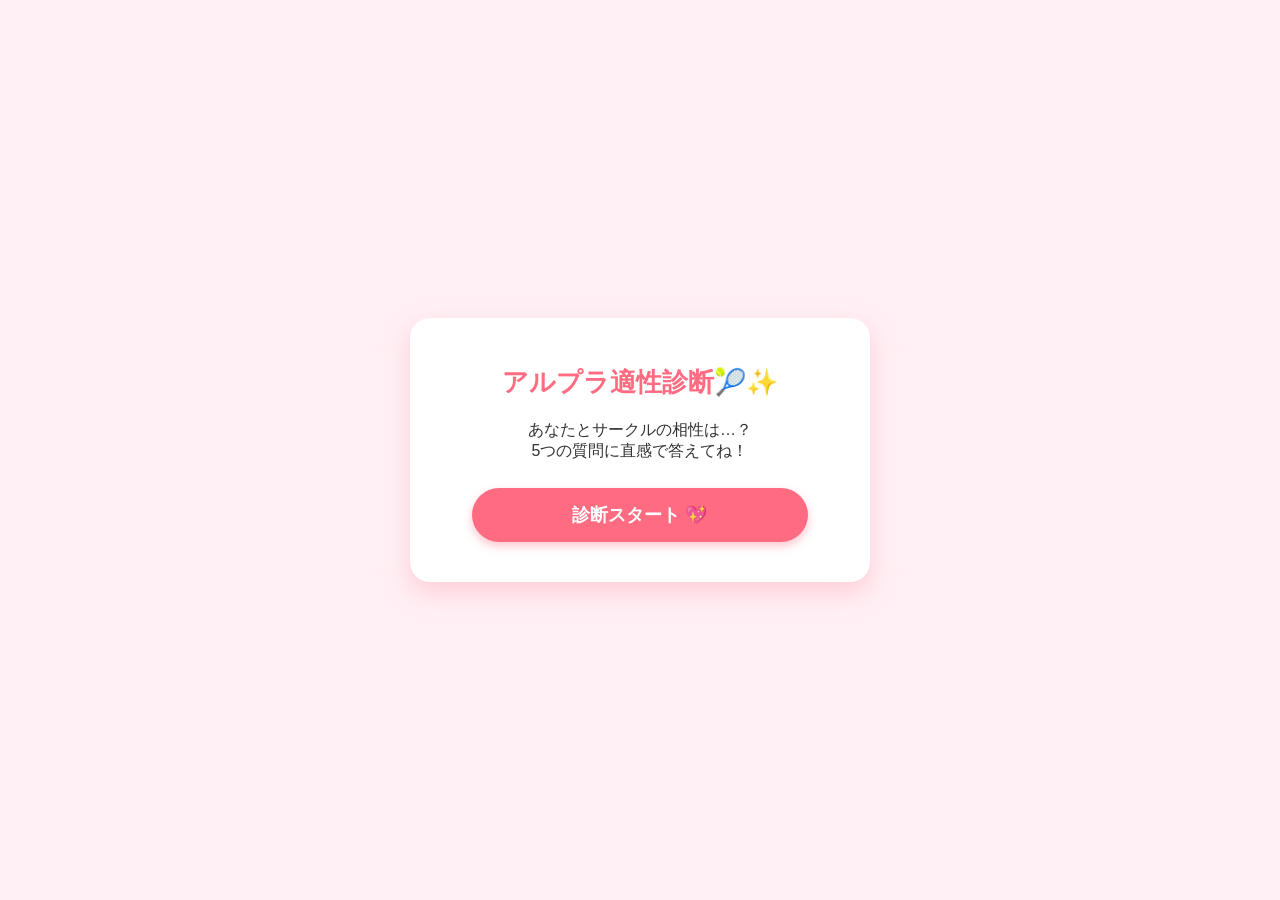
==== index.html @ 1d6c7d16 "Add files via upload" ====
<!DOCTYPE html>
<html lang="ja">
<head>
    <meta charset="UTF-8">
    <meta name="viewport" content="width=device-width, initial-scale=1.0">
    <title>アルプラ適性診断🎾✨</title>
    <link rel="stylesheet" href="style.css">
</head>
<body>
    <div class="container">
        <div id="start-screen" class="screen active">
            <h1>アルプラ適性診断🎾✨</h1>
            <p>あなたとサークルの相性は…？<br>5つの質問に直感で答えてね！</p>
            <button class="btn start-btn" onclick="startQuiz()">診断スタート 💖</button>
        </div>

        <div id="question-screen" class="screen">
            <p id="question-number" class="q-number">Q1 / 5</p>
            <h2 id="question-text" class="q-text">質問文がここに入ります</h2>
            
            <div class="mbti-container">
                <div class="mbti-circles">
                    <button class="mbti-circle agree-3" onclick="answer(1.0)"></button>
                    <button class="mbti-circle agree-2" onclick="answer(0.8)"></button>
                    <button class="mbti-circle agree-1" onclick="answer(0.6)"></button>
                    <button class="mbti-circle neutral" onclick="answer(0.5)"></button>
                    <button class="mbti-circle disagree-1" onclick="answer(0.4)"></button>
                    <button class="mbti-circle disagree-2" onclick="answer(0.2)"></button>
                    <button class="mbti-circle disagree-3" onclick="answer(0.0)"></button>
                </div>
                <div class="mbti-labels">
                    <span class="mbti-label agree-text">そう思う</span>
                    <span class="mbti-label disagree-text">そう思わない</span>
                </div>
            </div>
        </div>

        <div id="result-screen" class="screen">
            <h2>あなたの診断結果は…</h2>
            <div class="result-box">
                <p id="result-text" class="result-title">結果がここに入ります</p>
                <img id="result-image" class="result-img" src="" alt="結果イラスト">
                
                <div class="desc-box">
                    <p id="result-desc" class="result-desc">解説文がここに入ります</p>
                </div>
            </div>
            <p class="share-text">結果をスクショしてストーリーに載せよう📸</p>
            
            <div class="cta-area">
                <p>👇新歓の詳細・参加予約はインスタから👇</p>
                <a href="https://www.instagram.com/alphapluss_2026/" target="_blank" class="btn insta-btn">
                    Instagramを見る 🌸
                </a>
            </div>
        </div>
    </div>
    <script src="script.js"></script>
</body>
</html>
---- style.css ----
/* =========================================
   全体の共通スタイル
   ========================================= */
body {
    margin: 0;
    padding: 0;
    font-family: 'Helvetica Neue', Arial, 'Hiragino Kaku Gothic ProN', 'Hiragino Sans', Meiryo, sans-serif;
    /* ポップで可愛い薄ピンクの背景 */
    background-color: #fff0f5;
    color: #333;
    display: flex;
    justify-content: center;
    align-items: center;
    min-height: 100vh;
}

/* 中央の白いコンテナ */
.container {
    background-color: white;
    width: 92%;
    max-width: 420px;
    border-radius: 20px;
    padding: 30px 20px;
    /* ピンクベースのポップな影 */
    box-shadow: 0 10px 25px rgba(255, 182, 193, 0.6);
    text-align: center;
}

/* 画面切り替え用のアニメーション */
.screen {
    display: none;
    animation: fadeIn 0.5s ease;
}
.screen.active {
    display: block;
}

@keyframes fadeIn {
    from { opacity: 0; transform: translateY(10px); }
    to { opacity: 1; transform: translateY(0); }
}

/* =========================================
   文字のスタイル
   ========================================= */
h1 {
    color: #ff6b81;
    font-size: 26px;
    margin-bottom: 20px;
}
h2 {
    font-size: 22px;
    color: #ff4757;
}
.q-number {
    color: #ff6b81;
    font-weight: bold;
    font-size: 18px;
    margin-bottom: 10px;
}
.q-text {
    font-size: 19px;
    line-height: 1.6;
    margin-bottom: 40px;
    color: #2f3542;
    min-height: 3em;
}

/* =========================================
   ★ここからがMBTI診断風UIの再現コード★
   ========================================= */

/* コンテナ全体の設定 */
.mbti-container {
    margin-top: 30px;
    margin-bottom: 20px;
    width: 100%;
}

/* 7つの円を横一列に、綺麗に配置するためのFlexbox */
.mbti-circles {
    display: flex;
    justify-content: space-between; /* 均等間隔 */
    align-items: center;        /* 上下中央揃え */
    margin-bottom: 15px;
    padding: 0 10px;            /* 両端に少し余白 */
}

/* 共通の円形ボタンスタイル */
.mbti-circle {
    border-radius: 50%;         /* 完全に円形にする */
    background-color: transparent; /* 初期は白抜き */
    cursor: pointer;
    transition: all 0.2s ease;  /* アニメーションを滑らかに */
    padding: 0;
    margin: 0;
    /* スマホでタップした時の青い枠線を消す */
    outline: none;
    -webkit-tap-highlight-color: transparent;
}

/* タップ（ホバー）した時のアニメーション：少し縮小 */
.mbti-circle:active {
    transform: scale(0.85);
}


/* ---------------------------------
   色とサイズの設定（画像通りに再現）
   --------------------------------- */

/* --- 緑系（そう思う）：#33a474 --- */
/* サイズ：外側が大きく、内側が小さい */
.mbti-circle.agree-3 { width: 45px; height: 45px; border: 3px solid #33a474; }
.mbti-circle.agree-2 { width: 35px; height: 35px; border: 3px solid #33a474; }
.mbti-circle.agree-1 { width: 28px; height: 28px; border: 3px solid #33a474; }

/* タップ（ホバー）時に色を塗りつぶす */
.mbti-circle.agree-3:hover, .mbti-circle.agree-3:active { background-color: #33a474; }
.mbti-circle.agree-2:hover, .mbti-circle.agree-2:active { background-color: #33a474; }
.mbti-circle.agree-1:hover, .mbti-circle.agree-1:active { background-color: #33a474; }


/* --- グレー（中立）：#9aa3ab --- */
/* サイズ：最も小さい */
.mbti-circle.neutral { width: 22px; height: 22px; border: 3px solid #9aa3ab; }

/* タップ（ホバー）時に色を塗りつぶす */
.mbti-circle.neutral:hover, .mbti-circle.neutral:active { background-color: #9aa3ab; }


/* --- 紫系（そう思わない）：#88619a --- */
/* サイズ：内側が小さく、外側が大きい */
.mbti-circle.disagree-1 { width: 28px; height: 28px; border: 3px solid #88619a; }
.mbti-circle.disagree-2 { width: 35px; height: 35px; border: 3px solid #88619a; }
.mbti-circle.disagree-3 { width: 45px; height: 45px; border: 3px solid #88619a; }

/* タップ（ホバー）時に色を塗りつぶす */
.mbti-circle.disagree-3:hover, .mbti-circle.disagree-3:active { background-color: #88619a; }
.mbti-circle.disagree-2:hover, .mbti-circle.disagree-2:active { background-color: #88619a; }
.mbti-circle.disagree-1:hover, .mbti-circle.disagree-1:active { background-color: #88619a; }


/* --- テキストラベル（そう思う・そう思わない） --- */
.mbti-labels {
    display: flex;
    justify-content: space-between; /* 両端に配置 */
    font-size: 15px;
    font-weight: bold;
    padding: 0 5px;
}
/* ラベルの色設定 */
.agree-text { color: #33a474; }
.disagree-text { color: #88619a; }


/* =========================================
   ボタンと結果画面の共通スタイル
   ========================================= */
.btn {
    display: inline-block;
    width: 80%;
    padding: 15px;
    margin: 10px 0;
    font-size: 18px;
    font-weight: bold;
    border: none;
    border-radius: 30px;
    cursor: pointer;
    transition: all 0.2s;
    text-decoration: none;
}
.btn:active {
    transform: scale(0.95);
}

/* 各種ボタンの色 */
.start-btn {
    background-color: #ff6b81;
    color: white;
    box-shadow: 0 4px 10px rgba(255, 107, 129, 0.4);
}

/* 結果画面のスタイル */
.result-box {
    background-color: #ffeaa7;
    padding: 20px 10px;
    border-radius: 15px;
    margin: 20px 0;
    border: 3px dashed #ffb8b8;
    display: flex;
    flex-direction: column;
    align-items: center;
}
.result-title {
    font-size: 24px;
    font-weight: bold;
    color: #ff4757;
    margin: 0;
    margin-bottom: 15px;
    line-height: 1.4;
    white-space: pre-wrap;
}
.result-img {
    max-width: 100%;
    width: 220px;
    height: auto;
    border-radius: 10px;
    box-shadow: 0 4px 8px rgba(0,0,0,0.1);
    margin-bottom: 20px;
}
.result-desc {
    font-size: 15px;
    color: #444;
    line-height: 1.7;
    text-align: left;
    white-space: pre-wrap;
    background-color: white;
    padding: 15px;
    border-radius: 10px;
    width: 90%;
}

.share-text {
    font-size: 14px;
    color: #747d8c;
    margin-bottom: 30px;
}

/* インスタへの誘導エリア */
.cta-area {
    background-color: #f1f2f6;
    padding: 20px;
    border-radius: 15px;
    margin-top: 20px;
}
.cta-area p {
    font-size: 15px;
    font-weight: bold;
    margin-top: 0;
}
.insta-btn {
    background: linear-gradient(45deg, #f09433 0%, #e6683c 25%, #dc2743 50%, #cc2366 75%, #bc1888 100%);
    color: white;
    width: 90%;
    box-shadow: 0 4px 10px rgba(220, 39, 67, 0.3);
}

/* =========================================
   スマホ用の小さな微調整
   ========================================= */
@media (max-width: 380px) {
    .mbti-circle.agree-3, .mbti-circle.disagree-3 { width: 40px; height: 40px; }
    .mbti-circle.agree-2, .mbti-circle.disagree-2 { width: 32px; height: 32px; }
    .mbti-circle.agree-1, .mbti-circle.disagree-1 { width: 26px; height: 26px; }
    .mbti-circle.neutral { width: 20px; height: 20px; }
    .mbti-labels { font-size: 14px; }
}
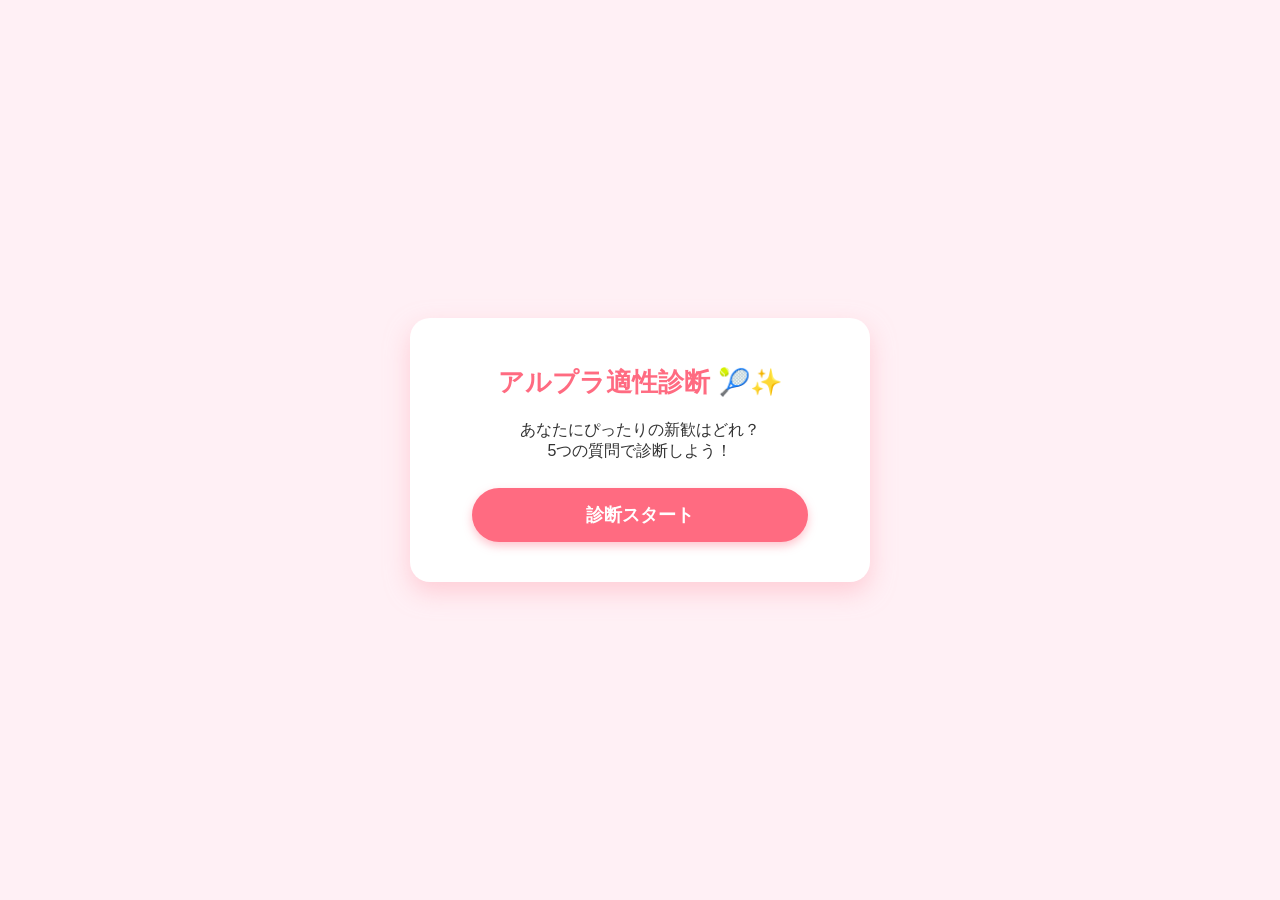
==== commit aefa88fc: "Add files via upload" ====
--- a/index.html
+++ b/index.html
@@ -3,15 +3,15 @@
 <head>
     <meta charset="UTF-8">
     <meta name="viewport" content="width=device-width, initial-scale=1.0">
-    <title>アルプラ適性診断🎾✨</title>
+    <title>アルプラ適性診断</title>
     <link rel="stylesheet" href="style.css">
 </head>
 <body>
     <div class="container">
         <div id="start-screen" class="screen active">
-            <h1>アルプラ適性診断🎾✨</h1>
-            <p>あなたとサークルの相性は…？<br>5つの質問に直感で答えてね！</p>
-            <button class="btn start-btn" onclick="startQuiz()">診断スタート 💖</button>
+            <h1>アルプラ適性診断 🎾✨</h1>
+            <p>あなたにぴったりの新歓はどれ？<br>5つの質問で診断しよう！</p>
+            <button class="btn start-btn" onclick="startQuiz()">診断スタート</button>
         </div>
 
         <div id="question-screen" class="screen">
@@ -20,13 +20,27 @@
             
             <div class="mbti-container">
                 <div class="mbti-circles">
-                    <button class="mbti-circle agree-3" onclick="answer(1.0)"></button>
-                    <button class="mbti-circle agree-2" onclick="answer(0.8)"></button>
-                    <button class="mbti-circle agree-1" onclick="answer(0.6)"></button>
-                    <button class="mbti-circle neutral" onclick="answer(0.5)"></button>
-                    <button class="mbti-circle disagree-1" onclick="answer(0.4)"></button>
-                    <button class="mbti-circle disagree-2" onclick="answer(0.2)"></button>
-                    <button class="mbti-circle disagree-3" onclick="answer(0.0)"></button>
+                    <button class="mbti-circle agree-3" onclick="answer(1.0, event)">
+                        <svg class="check-icon" viewBox="0 0 24 24"><path d="M9 16.2L4.8 12l-1.4 1.4L9 19 21 7l-1.4-1.4L9 16.2z"/></svg>
+                    </button>
+                    <button class="mbti-circle agree-2" onclick="answer(0.8, event)">
+                        <svg class="check-icon" viewBox="0 0 24 24"><path d="M9 16.2L4.8 12l-1.4 1.4L9 19 21 7l-1.4-1.4L9 16.2z"/></svg>
+                    </button>
+                    <button class="mbti-circle agree-1" onclick="answer(0.6, event)">
+                        <svg class="check-icon" viewBox="0 0 24 24"><path d="M9 16.2L4.8 12l-1.4 1.4L9 19 21 7l-1.4-1.4L9 16.2z"/></svg>
+                    </button>
+                    <button class="mbti-circle neutral" onclick="answer(0.5, event)">
+                        <svg class="check-icon" viewBox="0 0 24 24"><path d="M9 16.2L4.8 12l-1.4 1.4L9 19 21 7l-1.4-1.4L9 16.2z"/></svg>
+                    </button>
+                    <button class="mbti-circle disagree-1" onclick="answer(0.4, event)">
+                        <svg class="check-icon" viewBox="0 0 24 24"><path d="M9 16.2L4.8 12l-1.4 1.4L9 19 21 7l-1.4-1.4L9 16.2z"/></svg>
+                    </button>
+                    <button class="mbti-circle disagree-2" onclick="answer(0.2, event)">
+                        <svg class="check-icon" viewBox="0 0 24 24"><path d="M9 16.2L4.8 12l-1.4 1.4L9 19 21 7l-1.4-1.4L9 16.2z"/></svg>
+                    </button>
+                    <button class="mbti-circle disagree-3" onclick="answer(0.0, event)">
+                        <svg class="check-icon" viewBox="0 0 24 24"><path d="M9 16.2L4.8 12l-1.4 1.4L9 19 21 7l-1.4-1.4L9 16.2z"/></svg>
+                    </button>
                 </div>
                 <div class="mbti-labels">
                     <span class="mbti-label agree-text">そう思う</span>
@@ -40,7 +54,6 @@
             <div class="result-box">
                 <p id="result-text" class="result-title">結果がここに入ります</p>
                 <img id="result-image" class="result-img" src="" alt="結果イラスト">
-                
                 <div class="desc-box">
                     <p id="result-desc" class="result-desc">解説文がここに入ります</p>
                 </div>
@@ -48,13 +61,12 @@
             <p class="share-text">結果をスクショしてストーリーに載せよう📸</p>
             
             <div class="cta-area">
-                <p>👇新歓の詳細・参加予約はインスタから👇</p>
-                <a href="https://www.instagram.com/alphapluss_2026/" target="_blank" class="btn insta-btn">
-                    Instagramを見る 🌸
-                </a>
+                <p>アルプラの新歓情報はこちら！</p>
+                <a href="https://www.instagram.com/ここにアカウントID" target="_blank" class="btn insta-btn">Instagramを見る</a>
             </div>
         </div>
     </div>
+    
     <script src="script.js"></script>
 </body>
 </html>
--- a/style.css
+++ b/style.css
@@ -5,7 +5,6 @@
     margin: 0;
     padding: 0;
     font-family: 'Helvetica Neue', Arial, 'Hiragino Kaku Gothic ProN', 'Hiragino Sans', Meiryo, sans-serif;
-    /* ポップで可愛い薄ピンクの背景 */
     background-color: #fff0f5;
     color: #333;
     display: flex;
@@ -14,19 +13,16 @@
     min-height: 100vh;
 }
 
-/* 中央の白いコンテナ */
 .container {
     background-color: white;
     width: 92%;
     max-width: 420px;
     border-radius: 20px;
     padding: 30px 20px;
-    /* ピンクベースのポップな影 */
     box-shadow: 0 10px 25px rgba(255, 182, 193, 0.6);
     text-align: center;
 }
 
-/* 画面切り替え用のアニメーション */
 .screen {
     display: none;
     animation: fadeIn 0.5s ease;
@@ -40,119 +36,97 @@
     to { opacity: 1; transform: translateY(0); }
 }
 
+/* 文字のスタイル */
+h1 { color: #ff6b81; font-size: 26px; margin-bottom: 20px; }
+h2 { font-size: 22px; color: #ff4757; }
+.q-number { color: #ff6b81; font-weight: bold; font-size: 18px; margin-bottom: 10px; }
+.q-text { font-size: 19px; line-height: 1.6; margin-bottom: 40px; color: #2f3542; min-height: 3em; }
+
 /* =========================================
-   文字のスタイル
+   MBTI診断風UIの再現コード（チェックマーク付き）
    ========================================= */
-h1 {
-    color: #ff6b81;
-    font-size: 26px;
-    margin-bottom: 20px;
-}
-h2 {
-    font-size: 22px;
-    color: #ff4757;
-}
-.q-number {
-    color: #ff6b81;
-    font-weight: bold;
-    font-size: 18px;
-    margin-bottom: 10px;
-}
-.q-text {
-    font-size: 19px;
-    line-height: 1.6;
-    margin-bottom: 40px;
-    color: #2f3542;
-    min-height: 3em;
-}
-
-/* =========================================
-   ★ここからがMBTI診断風UIの再現コード★
-   ========================================= */
-
-/* コンテナ全体の設定 */
 .mbti-container {
     margin-top: 30px;
     margin-bottom: 20px;
     width: 100%;
 }
 
-/* 7つの円を横一列に、綺麗に配置するためのFlexbox */
 .mbti-circles {
     display: flex;
-    justify-content: space-between; /* 均等間隔 */
-    align-items: center;        /* 上下中央揃え */
+    justify-content: space-between;
+    align-items: center;
     margin-bottom: 15px;
-    padding: 0 10px;            /* 両端に少し余白 */
-}
-
-/* 共通の円形ボタンスタイル */
+    padding: 0 10px;
+}
+
 .mbti-circle {
-    border-radius: 50%;         /* 完全に円形にする */
-    background-color: transparent; /* 初期は白抜き */
+    border-radius: 50%;
+    background-color: transparent;
     cursor: pointer;
-    transition: all 0.2s ease;  /* アニメーションを滑らかに */
+    transition: all 0.2s ease;
     padding: 0;
     margin: 0;
-    /* スマホでタップした時の青い枠線を消す */
     outline: none;
     -webkit-tap-highlight-color: transparent;
-}
-
-/* タップ（ホバー）した時のアニメーション：少し縮小 */
+    display: flex;
+    justify-content: center;
+    align-items: center;
+}
+
 .mbti-circle:active {
     transform: scale(0.85);
 }
 
-
-/* ---------------------------------
-   色とサイズの設定（画像通りに再現）
-   --------------------------------- */
-
-/* --- 緑系（そう思う）：#33a474 --- */
-/* サイズ：外側が大きく、内側が小さい */
+.check-icon {
+    width: 60%;
+    height: 60%;
+    fill: #fff;
+    opacity: 0;
+    transition: opacity 0.2s ease;
+}
+
+/* 色とサイズの設定（枠線のみ） */
 .mbti-circle.agree-3 { width: 45px; height: 45px; border: 3px solid #33a474; }
 .mbti-circle.agree-2 { width: 35px; height: 35px; border: 3px solid #33a474; }
 .mbti-circle.agree-1 { width: 28px; height: 28px; border: 3px solid #33a474; }
 
-/* タップ（ホバー）時に色を塗りつぶす */
-.mbti-circle.agree-3:hover, .mbti-circle.agree-3:active { background-color: #33a474; }
-.mbti-circle.agree-2:hover, .mbti-circle.agree-2:active { background-color: #33a474; }
-.mbti-circle.agree-1:hover, .mbti-circle.agree-1:active { background-color: #33a474; }
-
-
-/* --- グレー（中立）：#9aa3ab --- */
-/* サイズ：最も小さい */
 .mbti-circle.neutral { width: 22px; height: 22px; border: 3px solid #9aa3ab; }
 
-/* タップ（ホバー）時に色を塗りつぶす */
-.mbti-circle.neutral:hover, .mbti-circle.neutral:active { background-color: #9aa3ab; }
-
-
-/* --- 紫系（そう思わない）：#88619a --- */
-/* サイズ：内側が小さく、外側が大きい */
 .mbti-circle.disagree-1 { width: 28px; height: 28px; border: 3px solid #88619a; }
 .mbti-circle.disagree-2 { width: 35px; height: 35px; border: 3px solid #88619a; }
 .mbti-circle.disagree-3 { width: 45px; height: 45px; border: 3px solid #88619a; }
 
-/* タップ（ホバー）時に色を塗りつぶす */
-.mbti-circle.disagree-3:hover, .mbti-circle.disagree-3:active { background-color: #88619a; }
-.mbti-circle.disagree-2:hover, .mbti-circle.disagree-2:active { background-color: #88619a; }
-.mbti-circle.disagree-1:hover, .mbti-circle.disagree-1:active { background-color: #88619a; }
-
-
-/* --- テキストラベル（そう思う・そう思わない） --- */
+/* 選択された（selected）状態のスタイル */
+.mbti-circle.selected .check-icon {
+    opacity: 1; 
+}
+
+.mbti-circle.agree-3.selected,
+.mbti-circle.agree-2.selected,
+.mbti-circle.agree-1.selected {
+    background-color: #33a474; 
+}
+
+.mbti-circle.neutral.selected {
+    background-color: #9aa3ab; 
+}
+
+.mbti-circle.disagree-3.selected,
+.mbti-circle.disagree-2.selected,
+.mbti-circle.disagree-1.selected {
+    background-color: #88619a; 
+}
+
+/* テキストラベル */
 .mbti-labels {
     display: flex;
-    justify-content: space-between; /* 両端に配置 */
+    justify-content: space-between;
     font-size: 15px;
     font-weight: bold;
     padding: 0 5px;
 }
-/* ラベルの色設定 */
 .agree-text { color: #33a474; }
 .disagree-text { color: #88619a; }
-
 
 /* =========================================
    ボタンと結果画面の共通スタイル
@@ -174,14 +148,12 @@
     transform: scale(0.95);
 }
 
-/* 各種ボタンの色 */
 .start-btn {
     background-color: #ff6b81;
     color: white;
     box-shadow: 0 4px 10px rgba(255, 107, 129, 0.4);
 }
 
-/* 結果画面のスタイル */
 .result-box {
     background-color: #ffeaa7;
     padding: 20px 10px;
@@ -209,16 +181,20 @@
     box-shadow: 0 4px 8px rgba(0,0,0,0.1);
     margin-bottom: 20px;
 }
+.desc-box {
+    background-color: white;
+    padding: 15px;
+    border-radius: 10px;
+    width: 90%;
+    margin-top: 10px;
+}
 .result-desc {
-    font-size: 15px;
+    font-size: 14px;
     color: #444;
     line-height: 1.7;
     text-align: left;
     white-space: pre-wrap;
-    background-color: white;
-    padding: 15px;
-    border-radius: 10px;
-    width: 90%;
+    margin: 0;
 }
 
 .share-text {
@@ -227,7 +203,6 @@
     margin-bottom: 30px;
 }
 
-/* インスタへの誘導エリア */
 .cta-area {
     background-color: #f1f2f6;
     padding: 20px;
@@ -246,9 +221,7 @@
     box-shadow: 0 4px 10px rgba(220, 39, 67, 0.3);
 }
 
-/* =========================================
-   スマホ用の小さな微調整
-   ========================================= */
+/* スマホ用の微調整 */
 @media (max-width: 380px) {
     .mbti-circle.agree-3, .mbti-circle.disagree-3 { width: 40px; height: 40px; }
     .mbti-circle.agree-2, .mbti-circle.disagree-2 { width: 32px; height: 32px; }
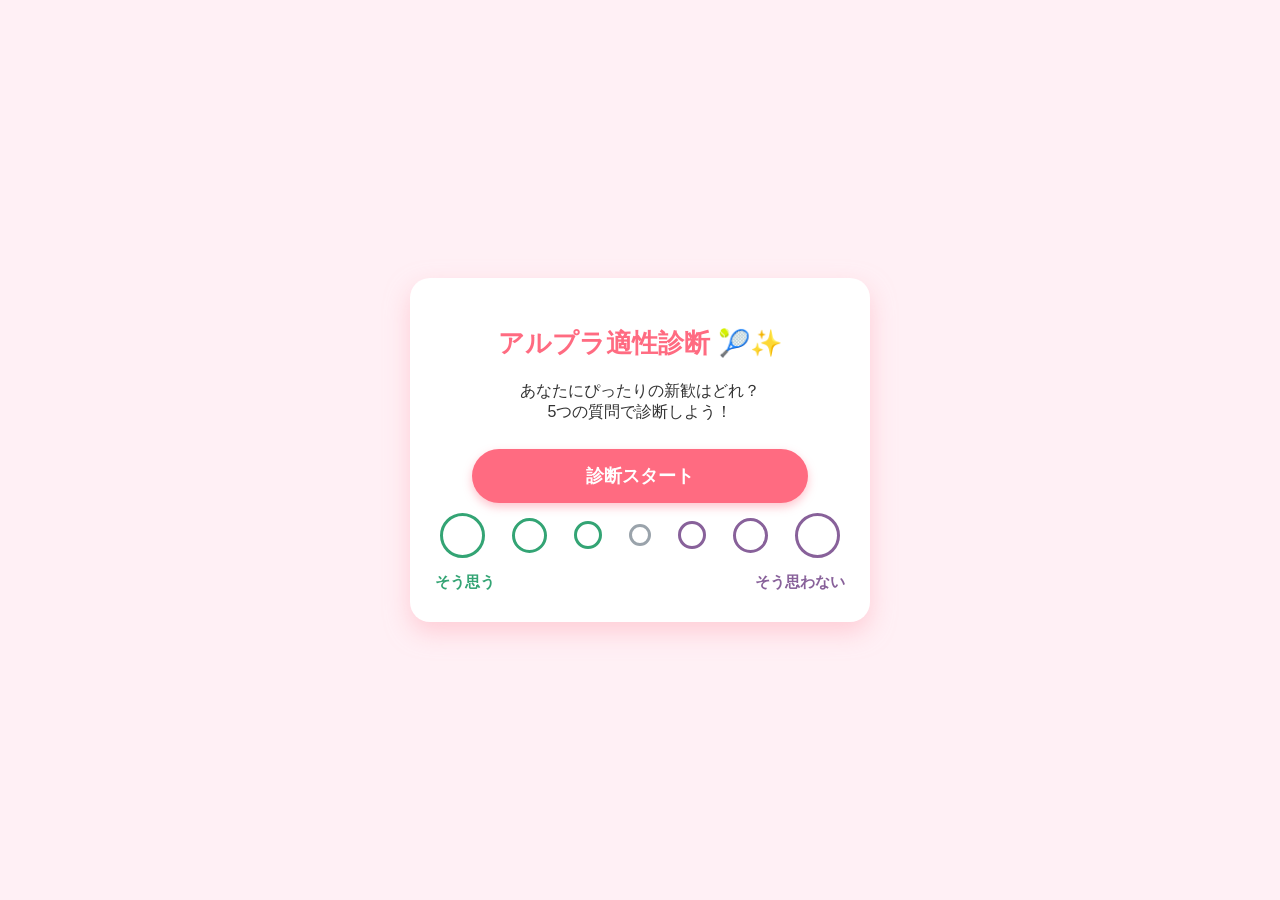
==== commit 7da5c67d: "Add files via upload" ====
--- a/index.html
+++ b/index.html
@@ -13,13 +13,17 @@
             <p>あなたにぴったりの新歓はどれ？<br>5つの質問で診断しよう！</p>
             <button class="btn start-btn" onclick="startQuiz()">診断スタート</button>
         </div>
-
-        <div id="question-screen" class="screen">
+<div id="question-screen" class="screen">
             <p id="question-number" class="q-number">Q1 / 5</p>
             <h2 id="question-text" class="q-text">質問文がここに入ります</h2>
             
             <div class="mbti-container">
-                <div class="mbti-circles">
+                </div>
+
+            <button id="next-btn" class="btn next-btn" onclick="nextQuestion()" disabled>次へ ➡</button>
+            
+        </div>
+                        <div class="mbti-circles">
                     <button class="mbti-circle agree-3" onclick="answer(1.0, event)">
                         <svg class="check-icon" viewBox="0 0 24 24"><path d="M9 16.2L4.8 12l-1.4 1.4L9 19 21 7l-1.4-1.4L9 16.2z"/></svg>
                     </button>
--- a/style.css
+++ b/style.css
@@ -228,4 +228,23 @@
     .mbti-circle.agree-1, .mbti-circle.disagree-1 { width: 26px; height: 26px; }
     .mbti-circle.neutral { width: 20px; height: 20px; }
     .mbti-labels { font-size: 14px; }
+}
+/* =========================================
+   次へ・結果を見るボタンのスタイル
+   ========================================= */
+.next-btn {
+    background-color: #2ed573; /* 爽やかなグリーン */
+    color: white;
+    box-shadow: 0 4px 10px rgba(46, 213, 115, 0.4);
+    margin-top: 15px;
+    transition: all 0.3s ease;
+}
+
+/* まだ選択していない時のグレーアウト状態 */
+.next-btn:disabled {
+    background-color: #dfe4ea;
+    color: #a4b0be;
+    box-shadow: none;
+    cursor: not-allowed;
+    transform: none; /* 押しても凹まない */
 }
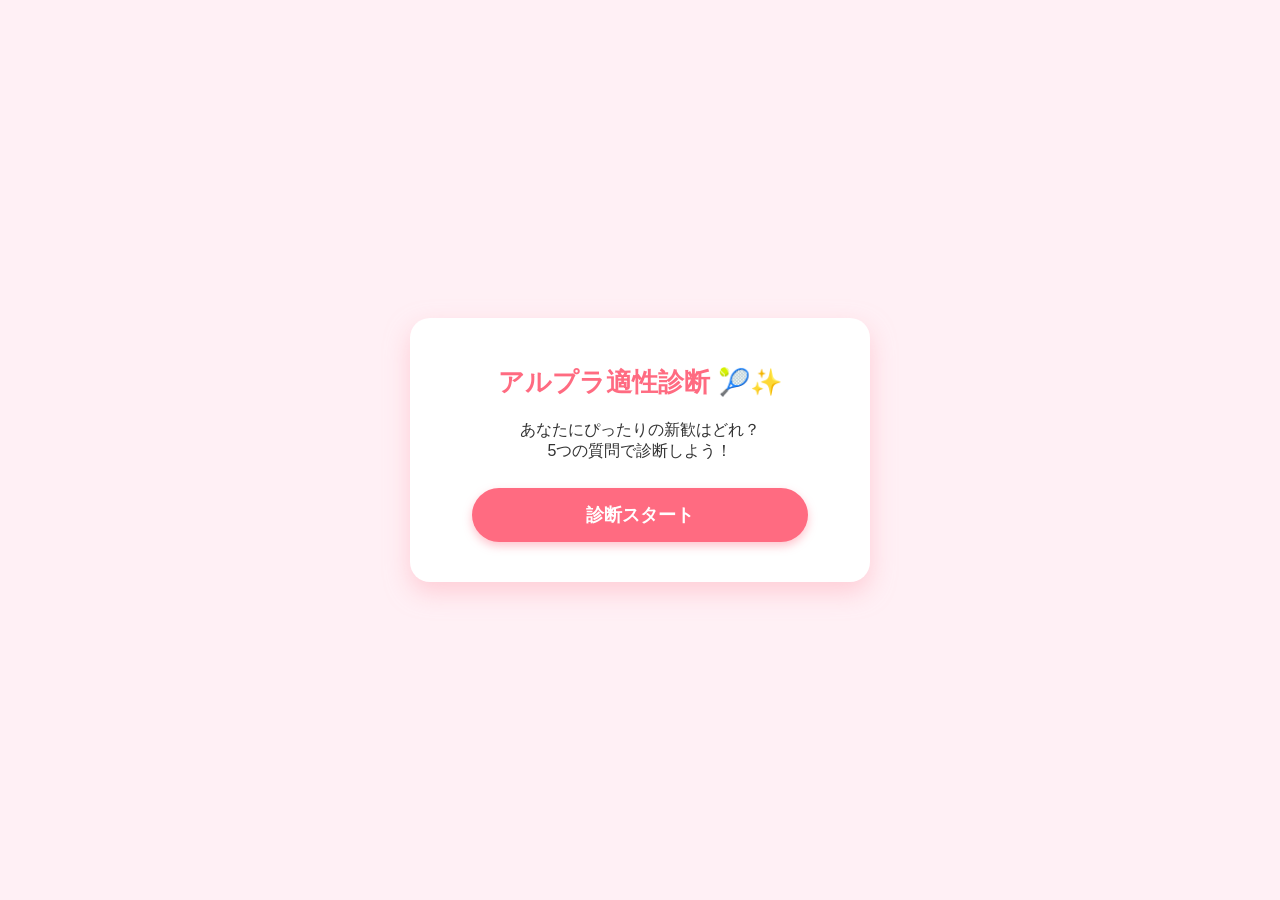
==== commit 3a2d3b75: "Add files via upload" ====
--- a/index.html
+++ b/index.html
@@ -13,17 +13,13 @@
             <p>あなたにぴったりの新歓はどれ？<br>5つの質問で診断しよう！</p>
             <button class="btn start-btn" onclick="startQuiz()">診断スタート</button>
         </div>
-<div id="question-screen" class="screen">
+
+        <div id="question-screen" class="screen">
             <p id="question-number" class="q-number">Q1 / 5</p>
             <h2 id="question-text" class="q-text">質問文がここに入ります</h2>
             
             <div class="mbti-container">
-                </div>
-
-            <button id="next-btn" class="btn next-btn" onclick="nextQuestion()" disabled>次へ ➡</button>
-            
-        </div>
-                        <div class="mbti-circles">
+                <div class="mbti-circles">
                     <button class="mbti-circle agree-3" onclick="answer(1.0, event)">
                         <svg class="check-icon" viewBox="0 0 24 24"><path d="M9 16.2L4.8 12l-1.4 1.4L9 19 21 7l-1.4-1.4L9 16.2z"/></svg>
                     </button>
@@ -51,6 +47,8 @@
                     <span class="mbti-label disagree-text">そう思わない</span>
                 </div>
             </div>
+
+            <button id="next-btn" class="btn next-btn" onclick="nextQuestion()" disabled>次へ ➡</button>
         </div>
 
         <div id="result-screen" class="screen">
--- a/style.css
+++ b/style.css
@@ -36,7 +36,6 @@
     to { opacity: 1; transform: translateY(0); }
 }
 
-/* 文字のスタイル */
 h1 { color: #ff6b81; font-size: 26px; margin-bottom: 20px; }
 h2 { font-size: 22px; color: #ff4757; }
 .q-number { color: #ff6b81; font-weight: bold; font-size: 18px; margin-bottom: 10px; }
@@ -85,7 +84,7 @@
     transition: opacity 0.2s ease;
 }
 
-/* 色とサイズの設定（枠線のみ） */
+/* 色とサイズの設定 */
 .mbti-circle.agree-3 { width: 45px; height: 45px; border: 3px solid #33a474; }
 .mbti-circle.agree-2 { width: 35px; height: 35px; border: 3px solid #33a474; }
 .mbti-circle.agree-1 { width: 28px; height: 28px; border: 3px solid #33a474; }
@@ -117,7 +116,6 @@
     background-color: #88619a; 
 }
 
-/* テキストラベル */
 .mbti-labels {
     display: flex;
     justify-content: space-between;
@@ -154,6 +152,21 @@
     box-shadow: 0 4px 10px rgba(255, 107, 129, 0.4);
 }
 
+/* 次へ・結果を見るボタン */
+.next-btn {
+    background-color: #2ed573;
+    color: white;
+    box-shadow: 0 4px 10px rgba(46, 213, 115, 0.4);
+    margin-top: 15px;
+}
+.next-btn:disabled {
+    background-color: #dfe4ea;
+    color: #a4b0be;
+    box-shadow: none;
+    cursor: not-allowed;
+    transform: none;
+}
+
 .result-box {
     background-color: #ffeaa7;
     padding: 20px 10px;
@@ -221,30 +234,10 @@
     box-shadow: 0 4px 10px rgba(220, 39, 67, 0.3);
 }
 
-/* スマホ用の微調整 */
 @media (max-width: 380px) {
     .mbti-circle.agree-3, .mbti-circle.disagree-3 { width: 40px; height: 40px; }
     .mbti-circle.agree-2, .mbti-circle.disagree-2 { width: 32px; height: 32px; }
     .mbti-circle.agree-1, .mbti-circle.disagree-1 { width: 26px; height: 26px; }
     .mbti-circle.neutral { width: 20px; height: 20px; }
     .mbti-labels { font-size: 14px; }
-}
-/* =========================================
-   次へ・結果を見るボタンのスタイル
-   ========================================= */
-.next-btn {
-    background-color: #2ed573; /* 爽やかなグリーン */
-    color: white;
-    box-shadow: 0 4px 10px rgba(46, 213, 115, 0.4);
-    margin-top: 15px;
-    transition: all 0.3s ease;
-}
-
-/* まだ選択していない時のグレーアウト状態 */
-.next-btn:disabled {
-    background-color: #dfe4ea;
-    color: #a4b0be;
-    box-shadow: none;
-    cursor: not-allowed;
-    transform: none; /* 押しても凹まない */
 }
